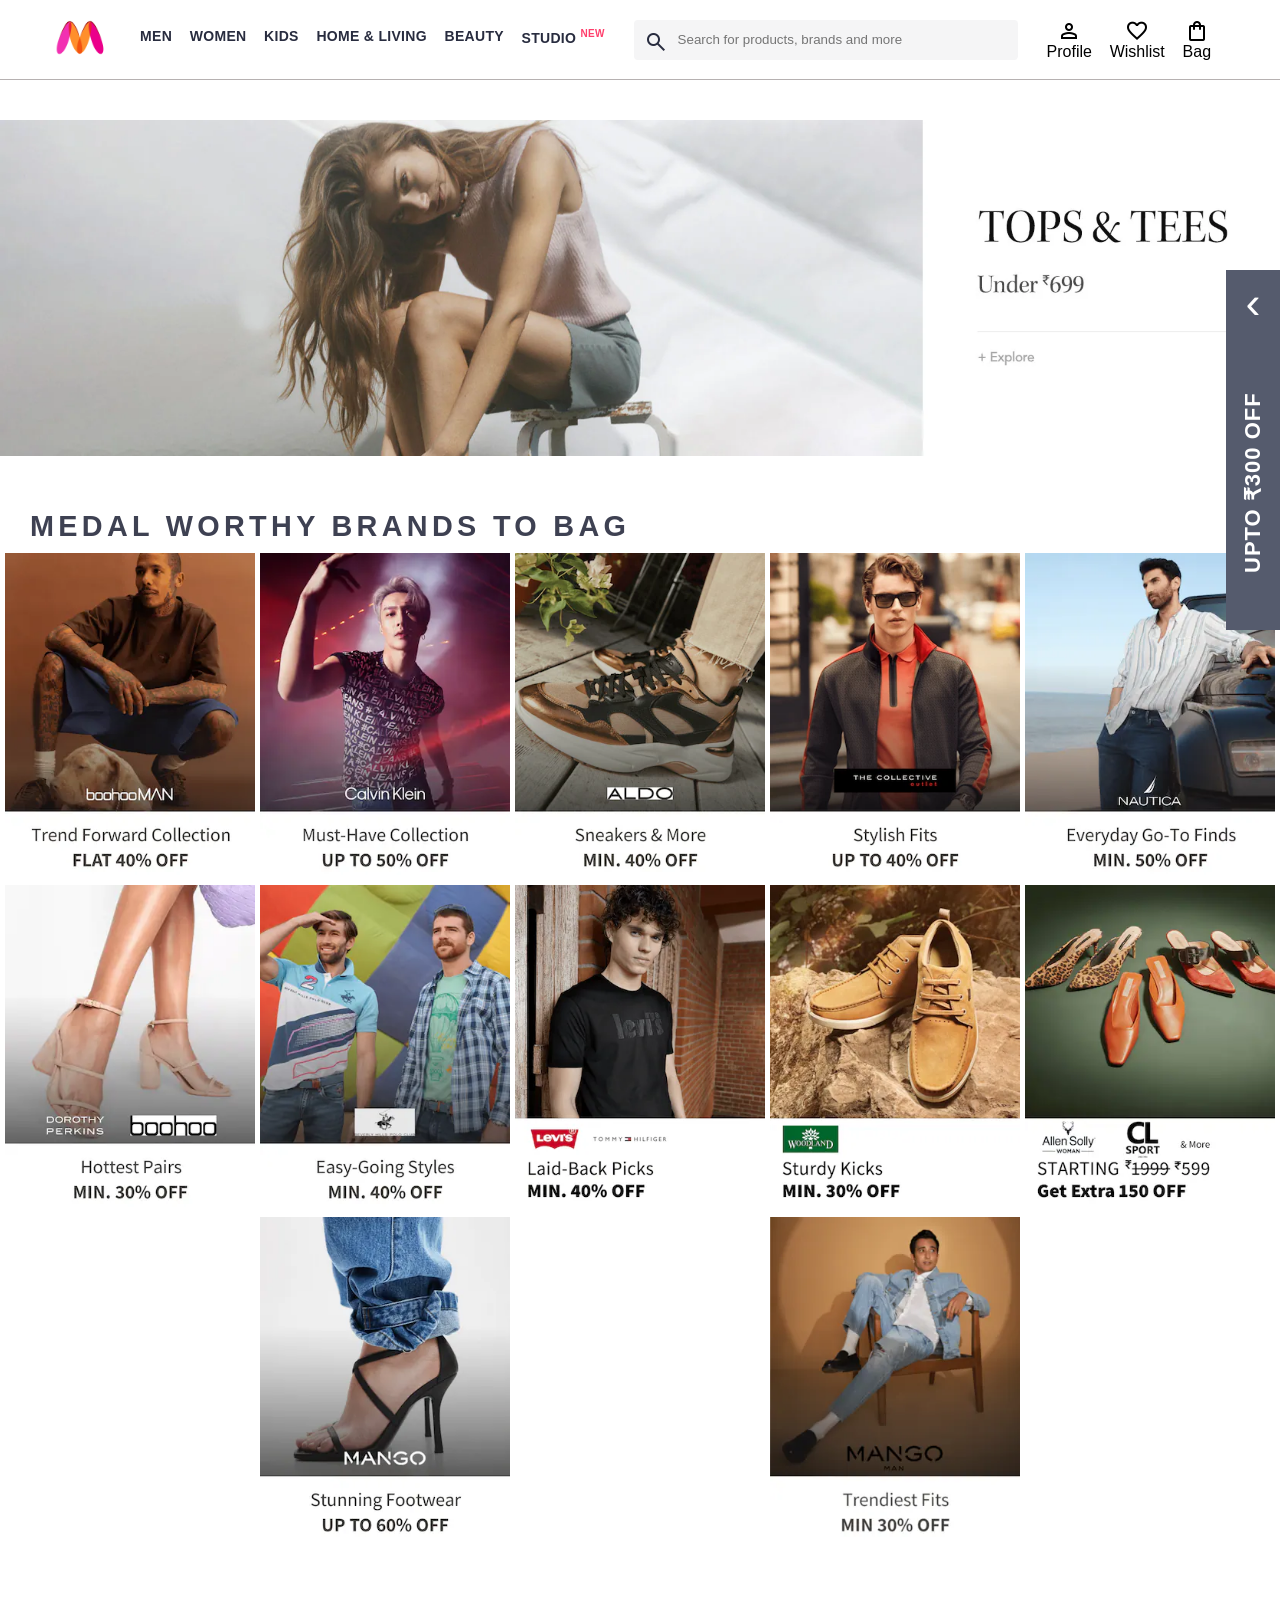
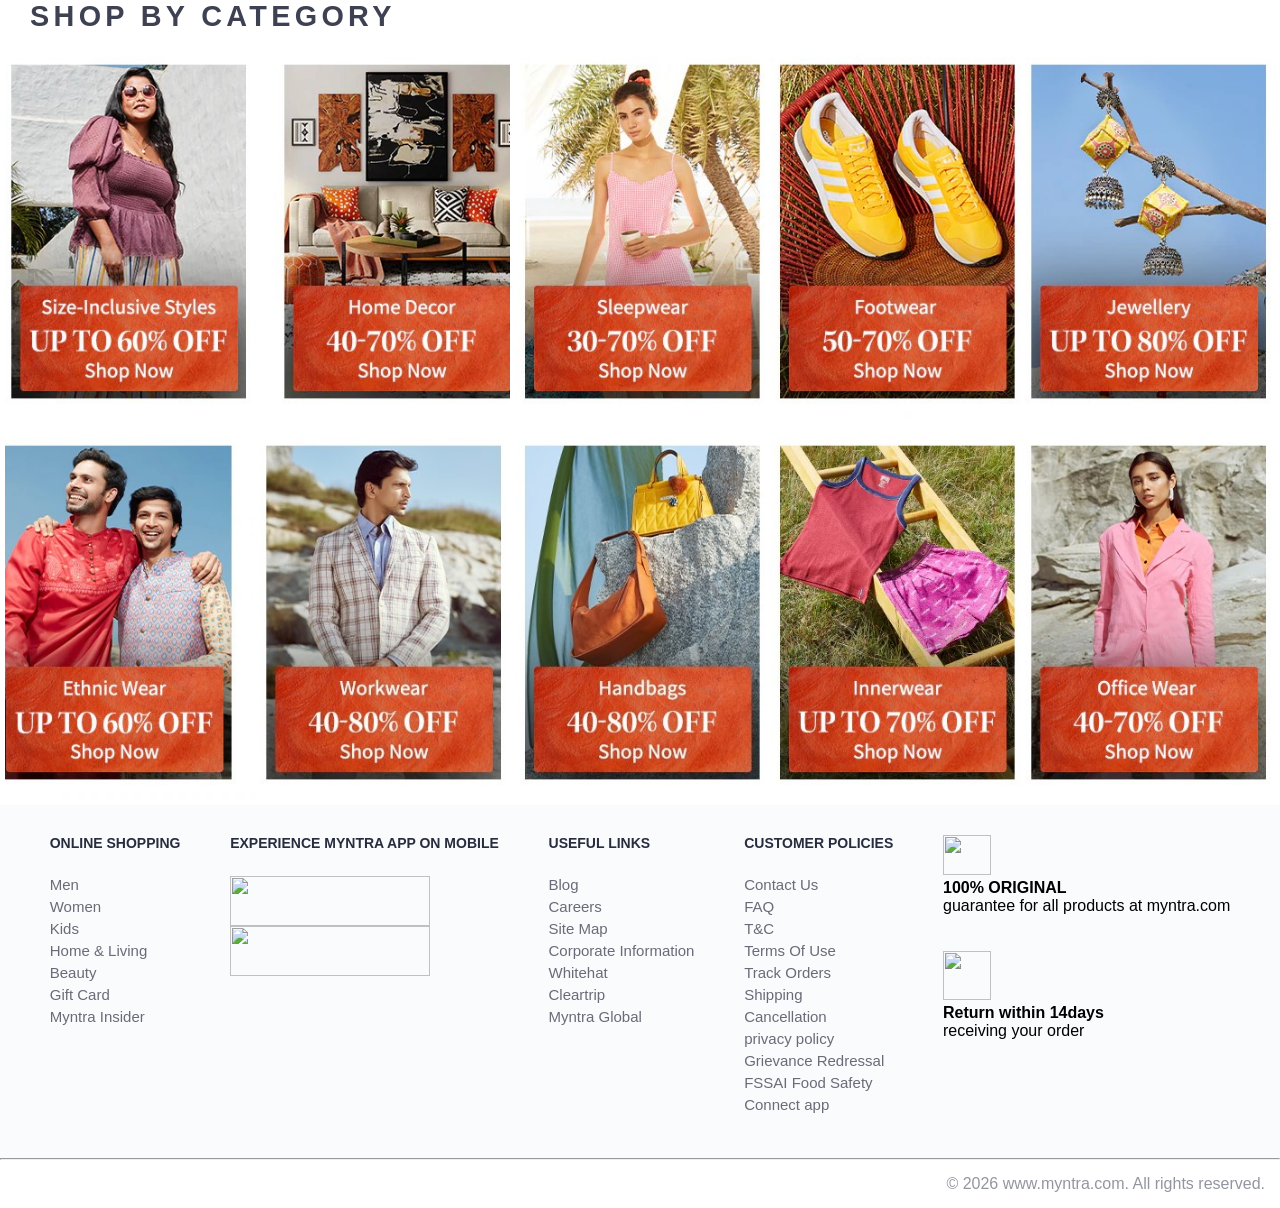
==== index.html @ 651d0777 "myntra clone project done" ====
<!DOCTYPE html>
<html lang="en">
<head>
    <title>Myntra Clone</title>
    <link rel="stylesheet" href="style.css">
    <link rel="stylesheet" href="https://fonts.googleapis.com/css2?family=Material+Symbols+Outlined:opsz,wght,FILL,GRAD@20..48,100..700,0..1,-50..200" />
</head>
<body>
    <header>
        <div class="logo_container">
            <a href="#"><img class="myntra_home" src="assets/myntra_logo.webp" alt="Myntra Home"></a>
        </div>
        <nav class="nav_bar">
            <a href="#">Men</a>
            <a href="#">Women</a>
            <a href="#">Kids</a>
            <a href="#">Home & Living</a>
            <a href="#">Beauty</a>
            <a href="#">Studio <sup>New</sup></a>
        </nav>
        <div class="search_bar">
            <span class="material-symbols-outlined search_icon">search</span>
            <input class="search_input" placeholder="Search for products, brands and more">
        </div>
        <div class="action_bar">
            <div class="action_container">
                <span class="material-symbols-outlined action_icon">person</span>
                <span class="action_name">Profile</span>
            </div>

            <div class="action_container">
                <span class="material-symbols-outlined action_icon">favorite</span>
                <span class="action_name">Wishlist</span>
            </div>

            <div class="action_container">
                <span class="material-symbols-outlined action_icon">shopping_bag</span>
                <span class="action_name">Bag</span>
            </div>
        </div>
    </header>
    <main>
        <div class="banner_container">
            <img class="banner_image" src="assets/banner.jpg" alt="Main Banner">
        </div>
        <div class="category_heading">MEDAL WORTHY BRANDS TO BAG</div>
        <div class="category_items">
            <a href="#"><img class="sale_item" src="assets/offers/1.png"></a>
            <a href="#"><img class="sale_item" src="assets/offers/2.png"></a>
            <a href="#"><img class="sale_item" src="assets/offers/3.png"></a>
            <a href="#"><img class="sale_item" src="assets/offers/4.png"></a>
            <a href="#"><img class="sale_item" src="assets/offers/5.png"></a>
            <a href="#"><img class="sale_item" src="assets/offers/6.png"></a>
            <a href="#"><img class="sale_item" src="assets/offers/7.png"></a>
            <a href="#"><img class="sale_item" src="assets/offers/8.png"></a>
            <a href="#"><img class="sale_item" src="assets/offers/9.png"></a>
            <a href="#"><img class="sale_item" src="assets/offers/10.png"></a>
            <a href="#"><img class="sale_item" src="assets/offers/11.png"></a>
            <a href="#"><img class="sale_item" src="assets/offers/12.png"></a>
        </div>

        <div class="category_heading">SHOP BY CATEGORY</div>
        <div class="category_items">
            <a href="#"><img class="sale_item" src="assets/categories/1.jpg"></a>
            <a href="#"><img class="sale_item" src="assets/categories/2.jpg"></a>
            <a href="#"><img class="sale_item" src="assets/categories/3.jpg"></a>
            <a href="#"><img class="sale_item" src="assets/categories/4.jpg"></a>
            <a href="#"><img class="sale_item" src="assets/categories/5.jpg"></a>
            <a href="#"><img class="sale_item" src="assets/categories/6.jpg"></a>
            <a href="#"><img class="sale_item" src="assets/categories/7.jpg"></a>
            <a href="#"><img class="sale_item" src="assets/categories/8.jpg"></a>
            <a href="#"><img class="sale_item" src="assets/categories/9.jpg"></a>
            <a href="#"><img class="sale_item" src="assets/categories/10.jpg"></a>
        </div>
    <!-- Fixed Offer Tab -->
        <div class="offer-tab">
            <div class="offer-arrow">‹</div>
            <div class="offer-text">UPTO ₹300 OFF</div>
        </div>
    </main>
    <footer>
        <div class="footer_container">
            <div class="footer_column">
                <h3>ONLINE SHOPPING</h3>

                <a href="#">Men</a>
                <a href="#">Women</a>
                <a href="#">Kids</a>
                <a href="#">Home & Living</a>
                <a href="#">Beauty</a>
                <a href="#">Gift Card</a>
                <a href="#">Myntra Insider</a>
            </div>

            <div class="footer_column">
                <h3>EXPERIENCE MYNTRA APP ON MOBILE</h3>
                <img class="download" src="https://constant.myntassets.com/web/assets/img/80cc455a-92d2-4b5c-a038-7da0d92af33f1539674178924-google_play.png">
                <img class="download" src="https://constant.myntassets.com/web/assets/img/bc5e11ad-0250-420a-ac71-115a57ca35d51539674178941-apple_store.png">
                
            </div>

            <div class="footer_column">
                <h3>USEFUL LINKS</h3>

                <a href="#">Blog</a>
                <a href="#">Careers</a>
                <a href="#">Site Map</a>
                <a href="#">Corporate Information</a>
                <a href="#">Whitehat</a>
                <a href="#">Cleartrip</a>
                <a href="#">Myntra Global</a>
            </div>

            <div class="footer_column">
                <h3>CUSTOMER POLICIES</h3>

                <a href="#">Contact Us</a>
                <a href="#">FAQ</a>
                <a href="#">T&C</a>
                <a href="#">Terms Of Use</a>
                <a href="#">Track Orders</a>
                <a href="#">Shipping</a>
                <a href="#">Cancellation</a>
                <a href="#">privacy policy</a>
                <a href="#">Grievance Redressal</a>
                <a href="#">FSSAI Food Safety</a>
                <a href="#">Connect app</a>
            </div>

            <div class="desktop-promises" data-reactid="122"><div class="desktop-section" data-reactid="123"><div class="desktop-original" data-reactid="124"><img src="https://constant.myntassets.com/web/assets/img/6c3306ca-1efa-4a27-8769-3b69d16948741574602902452-original.png" style="width: 48px; height: 40px;"></div><div data-reactid="126"><strong data-reactid="127">100% ORIGINAL </strong><!-- react-text: 128 --> 
                <br>guarantee for all products at myntra.com <!-- /react-text --></div></div>
            <br><br><div class="desktop-section" data-reactid="129"><div class="desktop-return" data-reactid="130"><img src="https://assets.myntassets.com/assets/images/retaillabs/2023/5/22/becb1b16-86cc-4e78-bdc7-7801c17947831684737106127-Return-Window-image.png" style="width: 48px; height: 49px;"></div><div data-reactid="132"><strong data-reactid="133">Return within 14days </strong><!-- react-text: 134 --> <br> receiving your order<!-- /react-text --></div></div></div>
        </div>
        <hr>

        <div class="copyright">
            © 2026 www.myntra.com. All rights reserved.
        </div>
    </footer>
</body>
</html>
---- style.css ----
* {
    margin: 0;
    padding: 0;
    font-family: Assistant,-apple-system,BlinkMacSystemFont,Segoe UI,Roboto,Helvetica,Arial,sans-serif;
    box-sizing: border-box;
}
header {
    display: flex;
    background-color: #ffffff;
    height: 80px;
    justify-content: space-between;
    align-items: center;
    border-bottom: 1px solid #b6b1b1;
}
.myntra_home {
    height: 45px;
}
.logo_container {
    margin-left: 4%;
}
.action_bar {
    margin-right: 4%;
}
.nav_bar {
    display: flex;
    min-width: 500px;
    justify-content: space-evenly;
}
.nav_bar a {
    font-size: 14px;
    letter-spacing: .3px;
    color: #282c3f;
    font-weight: 700;
    text-transform: uppercase;
    text-decoration: none;
    padding: 28px 0;
    border-bottom: 5px solid #ffffff;
}
.nav_bar a:hover {
    border-bottom: 4px solid #f54e77;
}

.nav_bar a sup {
    color: #ff3f6c;
    font-size: 10px;
}

.search_bar {
    height: 40px;
    min-width: 200px;
    width: 30%;
    display: flex;
    align-items: center;
}
.search_icon {
    box-sizing: content-box;
    height: 20px;
    padding: 10px;

    background-color: #f5f5f6;
    color: #282c3f;
    font-weight: 300;
    border-radius: 4px 0 0 4px;
}
.search_input {
    color: #696e79;
    background-color: #f5f5f6;
    flex-grow: 1;
    height: 40px;
    border: 0;
    border-radius: 0 4px 4px 0;
}

.action_bar {
    display: flex;
    min-width: 200px;
    justify-content: space-evenly;
}

.action_container {
    display: flex;
    flex-direction: column;
    align-items: center;
}

/* Main section */
.banner_container {
    margin: 40px 0;
}
.banner_image {
    width: 100%;
}

.category_heading {
    text-transform: uppercase;
    color: #3e4152;
    letter-spacing: .15em;
    font-size: 1.8em;
    margin: 50px 0 10px 30px;
    max-height: 5em;
    font-weight: 700;
}

.category_items {
    display: flex;
    flex-wrap: wrap;
    justify-content: space-evenly;
}

.sale_item {
    width: 250px;
}

/* Fixed offer tab on the right side */
.offer-tab {
    position: fixed;
    right: 0;
    top: 50%;
    transform: translateY(-50%);

    width: 54px;
    height: 360px;

    background-color: #555b6d;

    z-index: 1000;

    display: flex;
    flex-direction: column;
    align-items: center;
}

/* Arrow at the top */
.offer-arrow {
    width: 54px;
    height: 65px;

    display: flex;
    justify-content: center;
    align-items: center;

    color: white;
    font-size: 45px;
    font-weight: 300;

    background-color: #555b6d;
}

/* Rotated offer text */
.offer-text {
    writing-mode: vertical-rl;
    transform: rotate(180deg);

    color: white;
    font-size: 22px;
    font-weight: 700;

    letter-spacing: 1px;

    flex: 1;

    display: flex;
    justify-content: center;
    align-items: center;
}

.footer_container {
    padding: 30px 0px 40px 0px;
    background: #FAFBFC;
    display: flex;
    justify-content: space-evenly;
}

.footer_column {
    display: flex;
    flex-direction: column;
}
.download {
    display: flex;
    flex-direction: row;
    height: 50px;
    width: 200px
}

.footer_column h3 {
    color: #282c3f;
    font-size: 14px;
    margin-bottom: 25px;
}

.footer_column a {
    color: #696b79;
    font-size: 15px;
    text-decoration: none;
    padding-bottom: 5px;
}

.copyright {
    color: #94969f;
    text-align: end;
    padding: 15px;
}
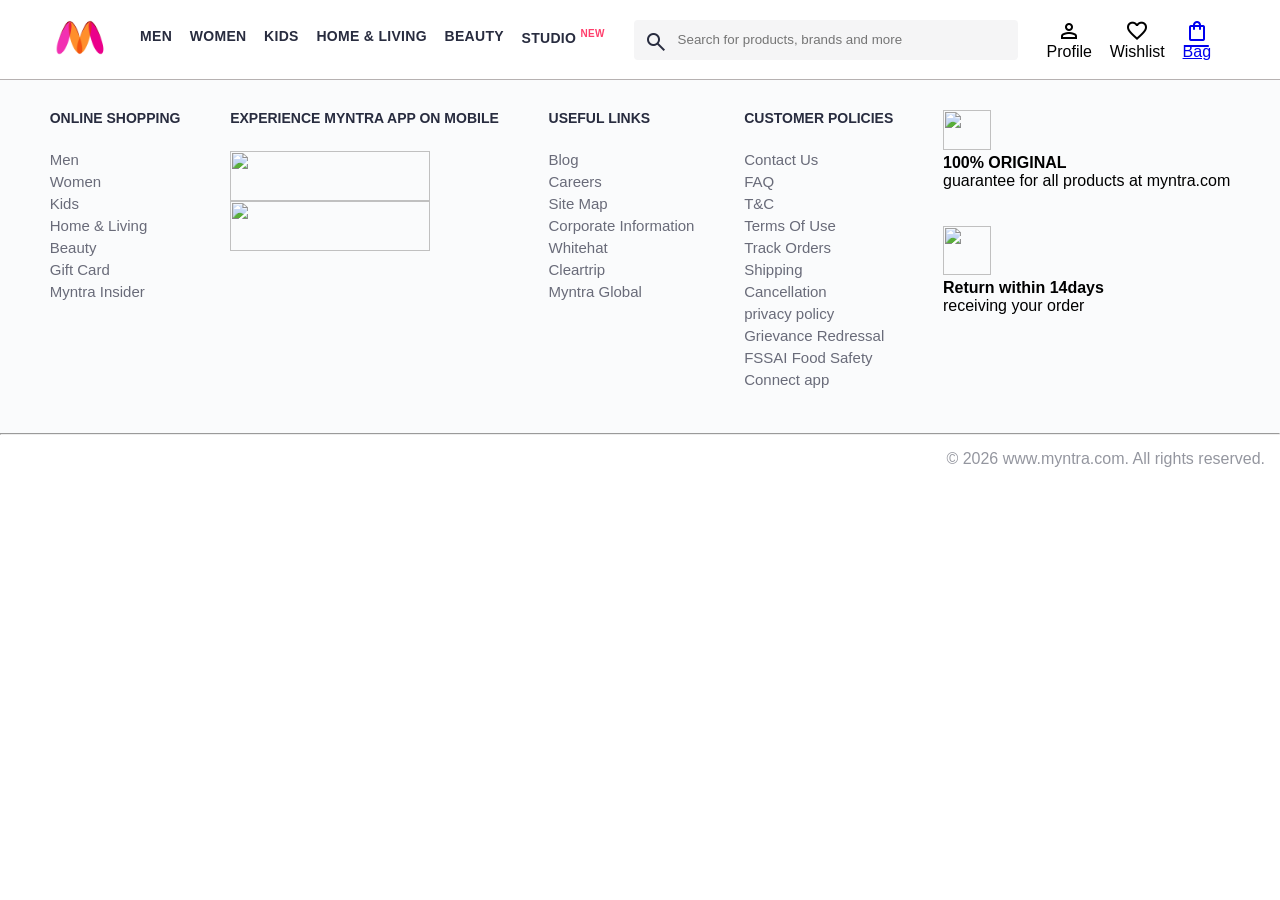
==== commit 4c9a1a45: "half work done" ====
--- a/index.html
+++ b/index.html
@@ -33,49 +33,14 @@
                 <span class="action_name">Wishlist</span>
             </div>
 
-            <div class="action_container">
+            <a class="action_container" href="bag.html">
                 <span class="material-symbols-outlined action_icon">shopping_bag</span>
                 <span class="action_name">Bag</span>
-            </div>
+            </a>
         </div>
     </header>
     <main>
-        <div class="banner_container">
-            <img class="banner_image" src="assets/banner.jpg" alt="Main Banner">
-        </div>
-        <div class="category_heading">MEDAL WORTHY BRANDS TO BAG</div>
-        <div class="category_items">
-            <a href="#"><img class="sale_item" src="assets/offers/1.png"></a>
-            <a href="#"><img class="sale_item" src="assets/offers/2.png"></a>
-            <a href="#"><img class="sale_item" src="assets/offers/3.png"></a>
-            <a href="#"><img class="sale_item" src="assets/offers/4.png"></a>
-            <a href="#"><img class="sale_item" src="assets/offers/5.png"></a>
-            <a href="#"><img class="sale_item" src="assets/offers/6.png"></a>
-            <a href="#"><img class="sale_item" src="assets/offers/7.png"></a>
-            <a href="#"><img class="sale_item" src="assets/offers/8.png"></a>
-            <a href="#"><img class="sale_item" src="assets/offers/9.png"></a>
-            <a href="#"><img class="sale_item" src="assets/offers/10.png"></a>
-            <a href="#"><img class="sale_item" src="assets/offers/11.png"></a>
-            <a href="#"><img class="sale_item" src="assets/offers/12.png"></a>
-        </div>
-
-        <div class="category_heading">SHOP BY CATEGORY</div>
-        <div class="category_items">
-            <a href="#"><img class="sale_item" src="assets/categories/1.jpg"></a>
-            <a href="#"><img class="sale_item" src="assets/categories/2.jpg"></a>
-            <a href="#"><img class="sale_item" src="assets/categories/3.jpg"></a>
-            <a href="#"><img class="sale_item" src="assets/categories/4.jpg"></a>
-            <a href="#"><img class="sale_item" src="assets/categories/5.jpg"></a>
-            <a href="#"><img class="sale_item" src="assets/categories/6.jpg"></a>
-            <a href="#"><img class="sale_item" src="assets/categories/7.jpg"></a>
-            <a href="#"><img class="sale_item" src="assets/categories/8.jpg"></a>
-            <a href="#"><img class="sale_item" src="assets/categories/9.jpg"></a>
-            <a href="#"><img class="sale_item" src="assets/categories/10.jpg"></a>
-        </div>
-    <!-- Fixed Offer Tab -->
-        <div class="offer-tab">
-            <div class="offer-arrow">‹</div>
-            <div class="offer-text">UPTO ₹300 OFF</div>
+        <div class="items-conatiner">
         </div>
     </main>
     <footer>
@@ -137,5 +102,7 @@
             © 2026 www.myntra.com. All rights reserved.
         </div>
     </footer>
+
+    <script src="script.js"></script>
 </body>
 </html>
--- a/style.css
+++ b/style.css
@@ -199,4 +199,87 @@
     color: #94969f;
     text-align: end;
     padding: 15px;
+}
+
+.items-container{
+    width: 80%;
+    margin-left: 10%;
+    margin-top: 40px;
+}
+
+.item-container{
+    width: 250px;
+}
+
+.item-image{
+    width: 100%;
+}
+
+.rating{
+    font-size:12px;
+    font-width: 700;
+}
+
+.company-name{
+    margin-top: 15px;
+    font-size: 16px;
+    font-weight: 700;
+    line-height: 1;
+    color: #282c3f;
+    margin-bottom: 6px;
+    overflow: hidden;
+    text-overflow: ellipsis;
+    white-space: nowrap;
+}
+
+.item-name{
+    color: #535766;
+    font-size: 14px;
+    line-height: 1;
+    margin-bottom: 0;
+    margin-top: 0;
+    overflow: hidden;
+    text-overflow: ellipsis;
+    white-space: nowrap;
+    font-weight: 400;
+    display: block;
+}
+
+.price{
+    margin-top: 10px;
+    font-size: 14px;
+    line-height: 15px;
+    color: #282c3f;
+    white-space: nowrap;
+}
+
+.current-price{
+    font-size: 14px;
+    font-weight: 700;
+    color: #282c3f;
+}
+
+.original-price{
+    text-decoration: line-through;
+    color: #7e818c;
+    font-weight: 400;
+    margin-left: 5px;
+    font-size: 12px;
+}
+
+.discount{
+    color: #ff905a;
+    font-weight: 400;
+    font-size: 12px;
+    margin-left: 5px;
+}
+
+.btn-add-bag{
+    margin-top: 8px;
+    font-size: 18px;
+    width: 100%;
+    background-color: lightgreen;
+    border: none;
+    padding: 5px 15px;
+    border-radius: 10px;
 }
